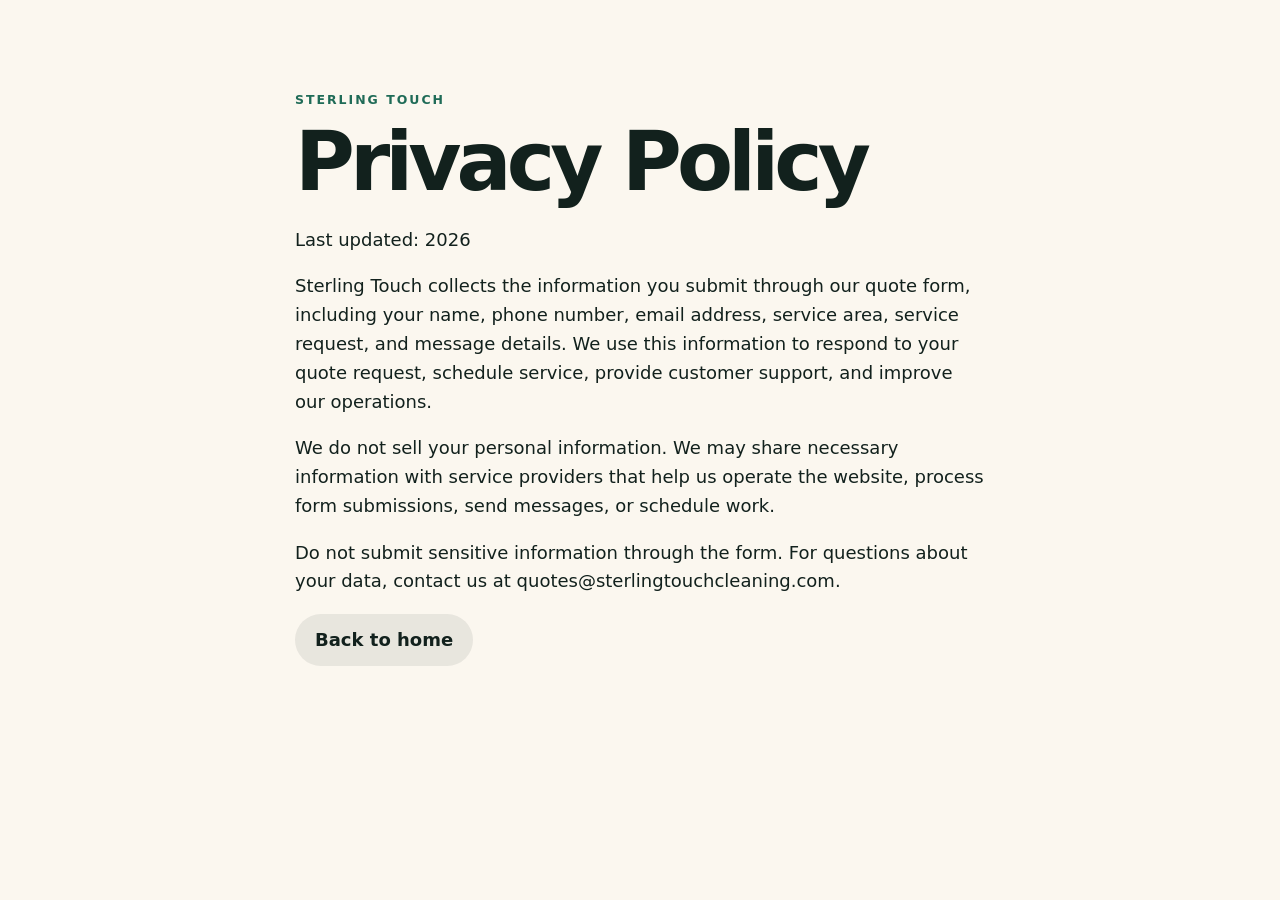
==== privacy.html @ bf1225da "init" ====
<!doctype html>
<html lang="en">
  <head>
    <meta charset="utf-8" />
    <meta name="viewport" content="width=device-width, initial-scale=1" />
    <title>Privacy Policy | Sterling Touch</title>
    <link rel="stylesheet" href="styles.css" />
  </head>
  <body>
    <main class="section-pad">
      <div class="container narrow">
        <p class="eyebrow">Sterling Touch</p>
        <h1>Privacy Policy</h1>
        <p>Last updated: <span data-year></span></p>
        <p>
          Sterling Touch collects the information you submit through our quote form,
          including your name, phone number, email address, service area, service request,
          and message details. We use this information to respond to your quote request,
          schedule service, provide customer support, and improve our operations.
        </p>
        <p>
          We do not sell your personal information. We may share necessary information with
          service providers that help us operate the website, process form submissions, send
          messages, or schedule work.
        </p>
        <p>
          Do not submit sensitive information through the form. For questions about your data,
          contact us at quotes@sterlingtouchcleaning.com.
        </p>
        <p><a class="btn btn-secondary" href="index.html">Back to home</a></p>
      </div>
    </main>
    <script src="script.js"></script>
  </body>
</html>
---- styles.css ----
:root {
  --bg: #fbf7ef;
  --paper: #fffdf8;
  --ink: #12211d;
  --muted: #5e6c66;
  --line: rgba(18, 33, 29, 0.12);
  --brand: #1f6b57;
  --brand-dark: #122f29;
  --accent: #d7a84b;
  --accent-soft: #f4e2b6;
  --white: #ffffff;
  --shadow: 0 24px 70px rgba(18, 33, 29, 0.13);
  --radius: 28px;
  --radius-sm: 18px;
  --container: 1160px;
  --header-h: 78px;
  --step--1: clamp(0.86rem, 0.83rem + 0.12vw, 0.94rem);
  --step-0: clamp(1rem, 0.95rem + 0.23vw, 1.125rem);
  --step-1: clamp(1.2rem, 1.1rem + 0.45vw, 1.45rem);
  --step-2: clamp(1.55rem, 1.31rem + 1.08vw, 2.15rem);
  --step-3: clamp(2.15rem, 1.55rem + 2.7vw, 3.65rem);
  --step-4: clamp(3rem, 2.1rem + 4vw, 5.1rem);
}

* {
  box-sizing: border-box;
}

html {
  scroll-behavior: smooth;
}

body {
  margin: 0;
  background: var(--bg);
  color: var(--ink);
  font-family: Inter, ui-sans-serif, system-ui, -apple-system, BlinkMacSystemFont, "Segoe UI", sans-serif;
  font-size: var(--step-0);
  line-height: 1.6;
}

body.nav-open {
  overflow: hidden;
}

img,
svg {
  display: block;
  max-width: 100%;
}

a {
  color: inherit;
  text-decoration: none;
}

button,
input,
select,
textarea {
  font: inherit;
}

main section {
  scroll-margin-top: calc(var(--header-h) + 22px);
}

.container {
  width: min(var(--container), calc(100% - 32px));
  margin-inline: auto;
}

.section-pad {
  padding: clamp(56px, 7vw, 104px) 0;
}

.section-muted {
  background: #f2eadc;
}

.section-dark {
  background: var(--brand-dark);
  color: var(--white);
}

.section-accent {
  background: var(--accent-soft);
}

.skip-link {
  position: absolute;
  left: 16px;
  top: -100px;
  z-index: 100;
  padding: 10px 14px;
  border-radius: 999px;
  background: var(--ink);
  color: var(--white);
}

.skip-link:focus {
  top: 16px;
}

.sr-only {
  position: absolute;
  width: 1px;
  height: 1px;
  padding: 0;
  margin: -1px;
  overflow: hidden;
  clip: rect(0, 0, 0, 0);
  white-space: nowrap;
  border: 0;
}

.site-header {
  position: sticky;
  top: 0;
  z-index: 50;
  height: var(--header-h);
  background: rgba(251, 247, 239, 0.86);
  border-bottom: 1px solid var(--line);
  backdrop-filter: blur(18px);
}

.header-inner {
  height: 100%;
  display: flex;
  align-items: center;
  justify-content: space-between;
  gap: 24px;
}

.brand {
  display: inline-flex;
  align-items: center;
  gap: 12px;
  min-width: max-content;
}

.brand-mark {
  display: grid;
  place-items: center;
  width: 46px;
  height: 46px;
  border-radius: 16px;
  background: var(--ink);
  color: var(--accent);
  font-weight: 900;
  letter-spacing: -0.009em;
}

.brand strong,
.brand small {
  display: block;
}

.brand strong {
  font-size: 1rem;
  line-height: 1.1;
  letter-spacing: -0.02em;
}

.brand small {
  color: var(--muted);
  font-size: 0.76rem;
  line-height: 1.2;
}

.site-nav {
  display: flex;
  align-items: center;
  gap: 8px;
}

.site-nav a {
  padding: 10px 13px;
  border-radius: 999px;
  color: var(--muted);
  font-size: 0.94rem;
  font-weight: 700;
}

.site-nav a:hover,
.site-nav a:focus-visible {
  color: var(--ink);
  background: rgba(31, 107, 87, 0.08);
}

.site-nav .nav-cta {
  background: var(--ink);
  color: var(--white);
}

.nav-toggle {
  display: none;
  width: 46px;
  height: 46px;
  border: 1px solid var(--line);
  border-radius: 14px;
  background: var(--paper);
  cursor: pointer;
}

.nav-toggle span:not(.sr-only) {
  display: block;
  width: 20px;
  height: 2px;
  margin: 4px auto;
  background: var(--ink);
  border-radius: 999px;
}

.hero {
  position: relative;
  overflow: hidden;
  padding: clamp(46px, 6vw, 78px) 0 clamp(52px, 7vw, 94px);
}

.hero::before {
  content: "";
  position: absolute;
  inset: 0;
  background:
    radial-gradient(circle at 80% 10%, rgba(215, 168, 75, 0.28), transparent 33%),
    radial-gradient(circle at 15% 20%, rgba(31, 107, 87, 0.18), transparent 34%);
  pointer-events: none;
}

.hero-grid {
  position: relative;
  display: grid;
  grid-template-columns: minmax(0, 1.02fr) minmax(360px, 0.82fr);
  gap: clamp(32px, 6vw, 78px);
  align-items: center;
}

.eyebrow {
  margin: 0 0 12px;
  color: var(--brand);
  font-size: 0.78rem;
  font-weight: 900;
  letter-spacing: 0.16em;
  text-transform: uppercase;
}

.section-dark .eyebrow {
  color: var(--accent);
}

h1,
h2,
h3,
p {
  margin-top: 0;
}

h1,
h2,
h3 {
  line-height: 0.98;
  letter-spacing: -0.06em;
}

h1 {
  max-width: 10.5ch;
  margin-bottom: 24px;
  font-size: var(--step-4);
}

h2 {
  margin-bottom: 18px;
  font-size: var(--step-3);
}

h3 {
  margin-bottom: 12px;
  font-size: var(--step-1);
}

.hero-text {
  max-width: 700px;
  margin-bottom: 28px;
  color: var(--muted);
  font-size: var(--step-1);
}

.hero-actions,
.trust-row {
  display: flex;
  flex-wrap: wrap;
  gap: 12px;
  align-items: center;
}

.btn {
  display: inline-flex;
  align-items: center;
  justify-content: center;
  min-height: 52px;
  padding: 14px 20px;
  border: 0;
  border-radius: 999px;
  font-weight: 900;
  line-height: 1;
  cursor: pointer;
  transition: transform 180ms ease, box-shadow 180ms ease, background 180ms ease;
}

.btn:hover,
.btn:focus-visible {
  transform: translateY(-2px);
}

.btn-primary {
  background: var(--accent);
  color: #1b1506;
  box-shadow: 0 14px 28px rgba(215, 168, 75, 0.25);
}

.btn-secondary {
  background: rgba(18, 33, 29, 0.08);
  color: var(--ink);
}

.section-dark .btn-secondary {
  background: rgba(255, 255, 255, 0.1);
  color: var(--white);
}

.trust-row {
  margin-top: 28px;
}

.trust-row span {
  padding: 8px 12px;
  border: 1px solid var(--line);
  border-radius: 999px;
  background: rgba(255, 255, 255, 0.44);
  color: var(--muted);
  font-size: var(--step--1);
  font-weight: 800;
}

.hero-card {
  padding: 18px;
  border: 1px solid rgba(18, 33, 29, 0.1);
  border-radius: var(--radius);
  background: rgba(255, 253, 248, 0.74);
  box-shadow: var(--shadow);
}

.before-after-card,
.compare-photos {
  display: grid;
  grid-template-columns: 1fr 1fr;
  gap: 12px;
}

.photo-panel,
.compare-photo {
  position: relative;
  min-height: 340px;
  border-radius: 22px;
  overflow: hidden;
  background-position: center;
  background-size: cover;
  background-color: #d8c8b2;
}

.photo-panel::after,
.compare-photo::after {
  content: "";
  position: absolute;
  inset: 0;
  background: linear-gradient(180deg, rgba(18, 33, 29, 0.08), rgba(18, 33, 29, 0.02));
  pointer-events: none;
}

.photo-panel span,
.compare-photo span {
  position: absolute;
  left: 14px;
  top: 14px;
  z-index: 1;
  padding: 7px 10px;
  border-radius: 999px;
  background: rgba(18, 33, 29, 0.78);
  color: var(--white);
  font-size: 0.78rem;
  font-weight: 900;
}

.before-photo {
  background-image:
    linear-gradient(135deg, rgba(60, 45, 28, 0.28), rgba(255, 255, 255, 0.02)),
    url("assets/before-bathroom.jpg"),
    repeating-linear-gradient(90deg, rgba(255, 255, 255, 0.12) 0 2px, transparent 2px 18px),
    linear-gradient(145deg, #806d58, #e0d2be);
}

.after-photo {
  background-image:
    linear-gradient(135deg, rgba(255, 255, 255, 0.42), transparent 42%),
    url("assets/after-bathroom.jpg"),
    repeating-linear-gradient(90deg, rgba(31, 107, 87, 0.08) 0 2px, transparent 2px 18px),
    linear-gradient(145deg, #eef5f0, #ffffff);
}

.result-strip {
  display: grid;
  gap: 2px;
  margin-top: 12px;
  padding: 18px;
  border-radius: 22px;
  background: var(--brand-dark);
  color: var(--white);
}

.result-strip span {
  color: rgba(255, 255, 255, 0.72);
}

.section-heading {
  max-width: 760px;
  margin: 0 auto 36px;
  text-align: center;
}

.section-heading p,
.split-heading > p,
.b2b-panel p,
.quote-copy p,
.service-area-grid p {
  color: var(--muted);
}

.section-dark .section-heading p,
.section-dark .split-heading > p,
.section-dark .quote-copy p {
  color: rgba(255, 255, 255, 0.72);
}

.narrow {
  max-width: 690px;
}

.split-heading {
  display: grid;
  grid-template-columns: minmax(0, 0.9fr) minmax(280px, 0.55fr);
  gap: 30px;
  align-items: end;
  margin-bottom: 34px;
}

.card-grid,
.service-grid,
.result-grid,
.pricing-grid,
.testimonial-grid {
  display: grid;
  gap: 18px;
}

.three,
.pricing-grid,
.testimonial-grid,
.result-grid {
  grid-template-columns: repeat(3, minmax(0, 1fr));
}

.service-grid {
  grid-template-columns: repeat(3, minmax(0, 1fr));
}

.info-card,
.service-card,
.price-card,
.trust-card,
.compare-card {
  border: 1px solid var(--line);
  border-radius: var(--radius);
  background: var(--paper);
  box-shadow: 0 14px 50px rgba(18, 33, 29, 0.06);
}

.info-card {
  padding: 28px;
}

.icon {
  display: grid;
  place-items: center;
  width: 52px;
  height: 52px;
  margin-bottom: 24px;
  border-radius: 18px;
  background: rgba(31, 107, 87, 0.1);
  font-size: 1.35rem;
}

.info-card p,
.service-card p,
.price-card li,
.trust-card p,
.faq-list p,
.compare-card p {
  color: var(--muted);
}

.service-card {
  display: flex;
  flex-direction: column;
  min-height: 250px;
  padding: 28px;
}

.service-card.featured {
  background: var(--brand-dark);
  color: var(--white);
}

.service-card.featured p {
  color: rgba(255, 255, 255, 0.72);
}

.service-card a {
  margin-top: auto;
  color: var(--brand);
  font-weight: 900;
}

.service-card.featured a {
  color: var(--accent);
}

.compare-card {
  padding: 18px;
  background: rgba(255, 253, 248, 0.07);
  border-color: rgba(255, 255, 255, 0.12);
}

.compare-card h3 {
  margin: 18px 10px 8px;
  color: var(--white);
}

.compare-card p {
  margin: 0 10px 8px;
  color: rgba(255, 255, 255, 0.72);
}

.compare-photo {
  min-height: 235px;
}

.ba-before-1 {
  background-image:
    linear-gradient(135deg, rgba(60, 45, 28, 0.28), transparent),
    url("assets/before-1.jpg"),
    linear-gradient(145deg, #836a55, #ece1cf);
}

.ba-after-1 {
  background-image:
    linear-gradient(135deg, rgba(255, 255, 255, 0.36), transparent),
    url("assets/after-1.jpg"),
    linear-gradient(145deg, #e8f2ef, #ffffff);
}

.ba-before-2 {
  background-image:
    linear-gradient(135deg, rgba(60, 45, 28, 0.28), transparent),
    url("assets/before-2.jpg"),
    linear-gradient(145deg, #6f6a63, #f7f1e6);
}

.ba-after-2 {
  background-image:
    linear-gradient(135deg, rgba(255, 255, 255, 0.36), transparent),
    url("assets/after-2.jpg"),
    linear-gradient(145deg, #e8f2ef, #ffffff);
}

.ba-before-3 {
  background-image:
    linear-gradient(135deg, rgba(60, 45, 28, 0.28), transparent),
    url("assets/before-3.jpg"),
    linear-gradient(145deg, #51483c, #e5d8c7);
}

.ba-after-3 {
  background-image:
    linear-gradient(135deg, rgba(255, 255, 255, 0.36), transparent),
    url("assets/after-3.jpg"),
    linear-gradient(145deg, #e8f2ef, #ffffff);
}

.price-card {
  display: flex;
  flex-direction: column;
  padding: 28px;
}

.price-label {
  margin-bottom: 12px;
  color: var(--brand);
  font-size: 0.75rem;
  font-weight: 900;
  letter-spacing: 0.14em;
  text-transform: uppercase;
}

.price {
  margin: 8px 0 20px;
  font-size: var(--step-2);
  font-weight: 950;
  letter-spacing: -0.05em;
}

.price-card ul {
  display: grid;
  gap: 10px;
  margin: 0 0 28px;
  padding-left: 20px;
}

.price-card .btn {
  margin-top: auto;
}

.main-price {
  background: var(--brand-dark);
  color: var(--white);
  transform: translateY(-12px);
}

.main-price .price-label,
.main-price .price,
.main-price li {
  color: var(--white);
}

.process-grid {
  display: grid;
  grid-template-columns: minmax(280px, 0.45fr) 1fr;
  gap: clamp(24px, 6vw, 72px);
}

.steps {
  display: grid;
  grid-template-columns: repeat(3, minmax(0, 1fr));
  gap: 16px;
}

.steps article {
  padding: 26px;
  border-radius: var(--radius);
  background: rgba(255, 255, 255, 0.58);
}

.steps span {
  display: inline-flex;
  margin-bottom: 48px;
  color: rgba(18, 33, 29, 0.38);
  font-weight: 950;
}

.b2b-panel,
.service-area-grid {
  display: grid;
  grid-template-columns: 0.9fr 1fr;
  gap: clamp(24px, 5vw, 60px);
  align-items: center;
  padding: clamp(30px, 5vw, 58px);
  border-radius: calc(var(--radius) + 12px);
  background: var(--paper);
  box-shadow: var(--shadow);
}

.b2b-list,
.location-list {
  display: grid;
  grid-template-columns: repeat(2, minmax(0, 1fr));
  gap: 12px;
}

.b2b-list p,
.location-list span {
  margin: 0;
  padding: 16px;
  border-radius: 18px;
  background: rgba(31, 107, 87, 0.08);
  color: var(--ink);
  font-weight: 850;
}

.trust-card {
  padding: 28px;
}

.faq-grid {
  display: grid;
  grid-template-columns: minmax(260px, 0.4fr) minmax(0, 1fr);
  gap: clamp(28px, 6vw, 72px);
}

.faq-list {
  display: grid;
  gap: 12px;
}

.faq-list details {
  border: 1px solid var(--line);
  border-radius: 20px;
  background: var(--paper);
  overflow: hidden;
}

.faq-list summary {
  padding: 20px;
  cursor: pointer;
  font-weight: 900;
}

.faq-list p {
  margin: 0;
  padding: 0 20px 20px;
}

.quote-grid {
  display: grid;
  grid-template-columns: minmax(290px, 0.52fr) minmax(0, 0.7fr);
  gap: clamp(30px, 6vw, 72px);
  align-items: start;
}

.quote-contact {
  display: grid;
  gap: 10px;
  margin-top: 26px;
}

.quote-contact a {
  color: var(--accent);
  font-weight: 900;
}

.quote-form {
  display: grid;
  grid-template-columns: repeat(2, minmax(0, 1fr));
  gap: 16px;
  padding: clamp(22px, 4vw, 34px);
  border: 1px solid rgba(255, 255, 255, 0.12);
  border-radius: var(--radius);
  background: rgba(255, 255, 255, 0.08);
  box-shadow: 0 24px 70px rgba(0, 0, 0, 0.18);
}

.form-row {
  display: grid;
  gap: 7px;
}

.form-row.full,
.full {
  grid-column: 1 / -1;
}

.quote-form label {
  color: rgba(255, 255, 255, 0.86);
  font-size: 0.9rem;
  font-weight: 850;
}

.quote-form input,
.quote-form select,
.quote-form textarea {
  width: 100%;
  min-height: 52px;
  border: 1px solid rgba(255, 255, 255, 0.18);
  border-radius: 16px;
  background: rgba(255, 255, 255, 0.94);
  color: var(--ink);
  padding: 14px;
  outline: none;
}

.quote-form textarea {
  min-height: 150px;
  resize: vertical;
}

.quote-form input::placeholder,
.quote-form textarea::placeholder {
  color: rgba(18, 33, 29, 0.48);
}

.quote-form input:focus,
.quote-form select:focus,
.quote-form textarea:focus {
  border-color: var(--accent);
  box-shadow: 0 0 0 4px rgba(215, 168, 75, 0.18);
}

.quote-form input:invalid:not(:placeholder-shown),
.quote-form textarea:invalid:not(:placeholder-shown),
.quote-form select:invalid:focus {
  border-color: #e36b5c;
}

.checkbox-row label {
  display: flex;
  align-items: flex-start;
  gap: 10px;
  color: rgba(255, 255, 255, 0.82);
  line-height: 1.45;
  cursor: pointer;
}

.checkbox-row input[type="checkbox"] {
  width: 18px;
  min-width: 18px;
  height: 18px;
  min-height: 18px;
  margin-top: 4px;
  accent-color: var(--accent);
  cursor: pointer;
}

.form-note {
  padding: 14px;
  border-radius: 16px;
  background: rgba(255, 255, 255, 0.1);
  color: rgba(255, 255, 255, 0.78);
  font-size: var(--step--1);
}

.form-note a {
  color: var(--accent);
  font-weight: 900;
}

.quote-form .btn {
  width: 100%;
}

.quote-form .btn-primary {
  min-height: 56px;
  font-size: 1rem;
}

.botcheck {
  display: none;
}

.field-error {
  display: block;
  min-height: 1rem;
  margin-top: 0.35rem;
  color: #ffb4a8;
  font-size: 0.85rem;
  font-weight: 700;
}

.form-row.has-error input,
.form-row.has-error select,
.form-row.has-error textarea {
  border-color: #e36b5c;
  box-shadow: 0 0 0 4px rgba(227, 107, 92, 0.18);
}

.site-footer {
  padding: 58px 0 28px;
  background: #0d1916;
  color: var(--white);
}

.footer-grid {
  display: grid;
  grid-template-columns: 1.2fr 1fr 1fr 0.8fr;
  gap: 28px;
}

.footer-grid h2 {
  margin-bottom: 14px;
  font-size: 1rem;
  letter-spacing: -0.03em;
}

.footer-grid p,
.footer-grid a,
.footer-brand small {
  color: rgba(255, 255, 255, 0.68);
}

.footer-grid a {
  display: block;
  margin-bottom: 8px;
}

.footer-bottom {
  margin-top: 34px;
  padding-top: 22px;
  border-top: 1px solid rgba(255, 255, 255, 0.1);
  color: rgba(255, 255, 255, 0.6);
}

@media (max-width: 1120px) {
  .site-nav a {
    padding-inline: 10px;
  }
}

@media (max-width: 980px) {
  .hero-grid,
  .split-heading,
  .process-grid,
  .b2b-panel,
  .service-area-grid,
  .faq-grid,
  .quote-grid {
    grid-template-columns: 1fr;
  }

  .service-grid,
  .three,
  .pricing-grid,
  .testimonial-grid,
  .footer-grid,
  .result-grid {
    grid-template-columns: repeat(2, minmax(0, 1fr));
  }

  .steps {
    grid-template-columns: repeat(2, minmax(0, 1fr));
  }

  h1 {
    max-width: 12ch;
  }

  .main-price {
    transform: none;
  }
}

@media (max-width: 760px) {
  :root {
    --header-h: 70px;
  }

  .nav-toggle {
    display: block;
  }

  .site-nav {
    position: fixed;
    inset: var(--header-h) 16px auto;
    display: none;
    flex-direction: column;
    align-items: stretch;
    padding: 16px;
    border: 1px solid var(--line);
    border-radius: 22px;
    background: var(--paper);
    box-shadow: var(--shadow);
  }

  body.nav-open .site-nav {
    display: flex;
  }

  .site-nav a {
    padding: 14px 16px;
  }

  .hero-grid {
    gap: 28px;
  }

  .before-after-card,
  .compare-photos,
  .service-grid,
  .three,
  .pricing-grid,
  .testimonial-grid,
  .result-grid,
  .steps,
  .b2b-list,
  .location-list,
  .quote-form,
  .footer-grid {
    grid-template-columns: 1fr;
  }

  .photo-panel {
    min-height: 240px;
  }

  .compare-photo {
    min-height: 220px;
  }

  .section-heading {
    text-align: left;
  }

  .brand small {
    display: none;
  }
}

@media (max-width: 480px) {
  .container {
    width: min(var(--container), calc(100% - 24px));
  }

  h1 {
    font-size: clamp(2.65rem, 16vw, 4rem);
  }

  .section-pad {
    padding: 48px 0;
  }

  .hero {
    padding-top: 38px;
  }
}

@media (prefers-reduced-motion: reduce) {
  *,
  *::before,
  *::after {
    scroll-behavior: auto !important;
    transition: none !important;
  }
}
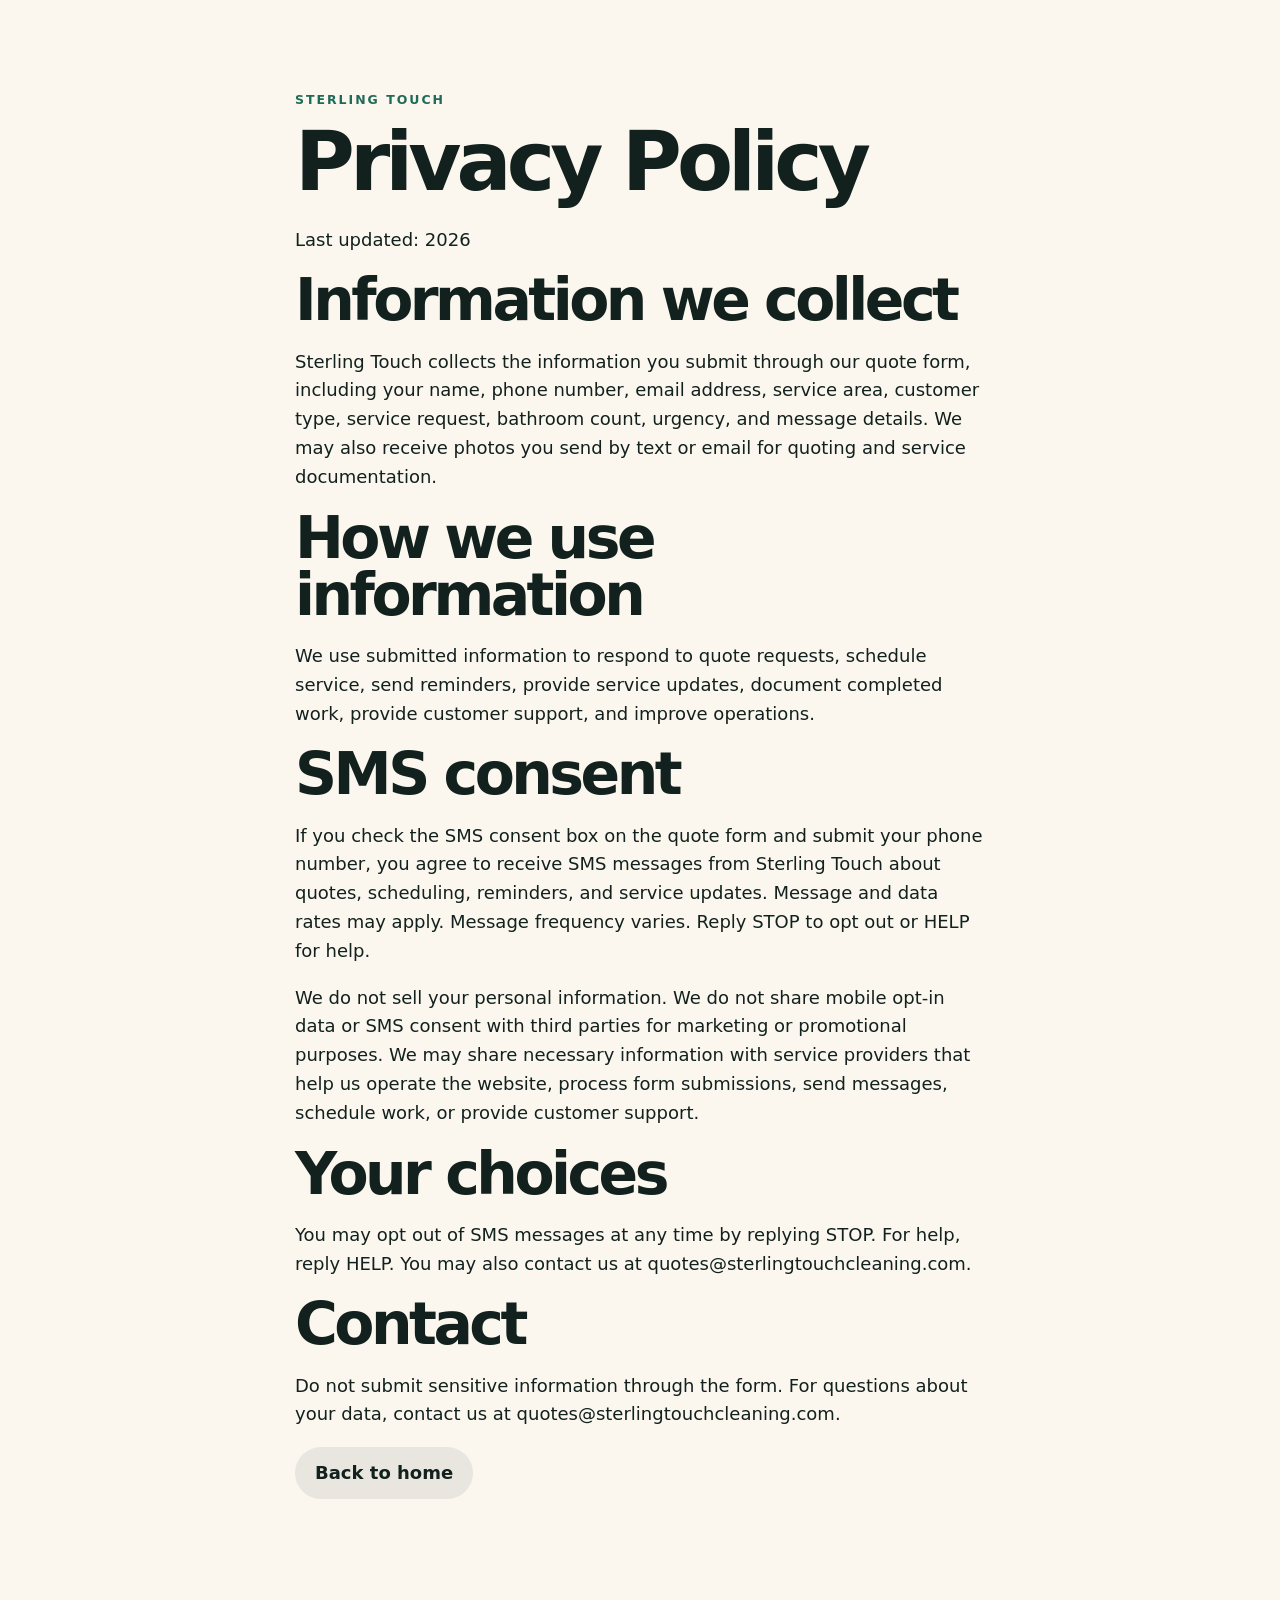
==== commit d6a4821f: "fix: add sms consent to home page form" ====
--- a/privacy.html
+++ b/privacy.html
@@ -4,6 +4,7 @@
     <meta charset="utf-8" />
     <meta name="viewport" content="width=device-width, initial-scale=1" />
     <title>Privacy Policy | Sterling Touch</title>
+    <meta name="description" content="Sterling Touch Privacy Policy covering quote requests, SMS consent, and customer information." />
     <link rel="stylesheet" href="styles.css" />
   </head>
   <body>
@@ -12,21 +13,48 @@
         <p class="eyebrow">Sterling Touch</p>
         <h1>Privacy Policy</h1>
         <p>Last updated: <span data-year></span></p>
+
+        <h2>Information we collect</h2>
         <p>
           Sterling Touch collects the information you submit through our quote form,
-          including your name, phone number, email address, service area, service request,
-          and message details. We use this information to respond to your quote request,
-          schedule service, provide customer support, and improve our operations.
+          including your name, phone number, email address, service area, customer type,
+          service request, bathroom count, urgency, and message details. We may also receive
+          photos you send by text or email for quoting and service documentation.
+        </p>
+
+        <h2>How we use information</h2>
+        <p>
+          We use submitted information to respond to quote requests, schedule service,
+          send reminders, provide service updates, document completed work, provide customer
+          support, and improve operations.
+        </p>
+
+        <h2>SMS consent</h2>
+        <p>
+          If you check the SMS consent box on the quote form and submit your phone number,
+          you agree to receive SMS messages from Sterling Touch about quotes, scheduling,
+          reminders, and service updates. Message and data rates may apply. Message frequency
+          varies. Reply STOP to opt out or HELP for help.
         </p>
         <p>
-          We do not sell your personal information. We may share necessary information with
-          service providers that help us operate the website, process form submissions, send
-          messages, or schedule work.
+          We do not sell your personal information. We do not share mobile opt-in data or SMS
+          consent with third parties for marketing or promotional purposes. We may share necessary
+          information with service providers that help us operate the website, process form submissions,
+          send messages, schedule work, or provide customer support.
         </p>
+
+        <h2>Your choices</h2>
+        <p>
+          You may opt out of SMS messages at any time by replying STOP. For help, reply HELP.
+          You may also contact us at quotes@sterlingtouchcleaning.com.
+        </p>
+
+        <h2>Contact</h2>
         <p>
           Do not submit sensitive information through the form. For questions about your data,
           contact us at quotes@sterlingtouchcleaning.com.
         </p>
+
         <p><a class="btn btn-secondary" href="index.html">Back to home</a></p>
       </div>
     </main>
--- a/styles.css
+++ b/styles.css
@@ -34,7 +34,14 @@
   margin: 0;
   background: var(--bg);
   color: var(--ink);
-  font-family: Inter, ui-sans-serif, system-ui, -apple-system, BlinkMacSystemFont, "Segoe UI", sans-serif;
+  font-family:
+    Inter,
+    ui-sans-serif,
+    system-ui,
+    -apple-system,
+    BlinkMacSystemFont,
+    "Segoe UI",
+    sans-serif;
   font-size: var(--step-0);
   line-height: 1.6;
 }
@@ -223,7 +230,11 @@
   position: absolute;
   inset: 0;
   background:
-    radial-gradient(circle at 80% 10%, rgba(215, 168, 75, 0.28), transparent 33%),
+    radial-gradient(
+      circle at 80% 10%,
+      rgba(215, 168, 75, 0.28),
+      transparent 33%
+    ),
     radial-gradient(circle at 15% 20%, rgba(31, 107, 87, 0.18), transparent 34%);
   pointer-events: none;
 }
@@ -305,7 +316,10 @@
   font-weight: 900;
   line-height: 1;
   cursor: pointer;
-  transition: transform 180ms ease, box-shadow 180ms ease, background 180ms ease;
+  transition:
+    transform 180ms ease,
+    box-shadow 180ms ease,
+    background 180ms ease;
 }
 
 .btn:hover,
@@ -374,7 +388,11 @@
   content: "";
   position: absolute;
   inset: 0;
-  background: linear-gradient(180deg, rgba(18, 33, 29, 0.08), rgba(18, 33, 29, 0.02));
+  background: linear-gradient(
+    180deg,
+    rgba(18, 33, 29, 0.08),
+    rgba(18, 33, 29, 0.02)
+  );
   pointer-events: none;
 }
 
@@ -395,16 +413,24 @@
 .before-photo {
   background-image:
     linear-gradient(135deg, rgba(60, 45, 28, 0.28), rgba(255, 255, 255, 0.02)),
-    url("assets/before-bathroom.jpg"),
-    repeating-linear-gradient(90deg, rgba(255, 255, 255, 0.12) 0 2px, transparent 2px 18px),
+    url("media/images/hero_bf.png"),
+    repeating-linear-gradient(
+      90deg,
+      rgba(255, 255, 255, 0.12) 0 2px,
+      transparent 2px 18px
+    ),
     linear-gradient(145deg, #806d58, #e0d2be);
 }
 
 .after-photo {
   background-image:
     linear-gradient(135deg, rgba(255, 255, 255, 0.42), transparent 42%),
-    url("assets/after-bathroom.jpg"),
-    repeating-linear-gradient(90deg, rgba(31, 107, 87, 0.08) 0 2px, transparent 2px 18px),
+    url("media/images/hero_af.png"),
+    repeating-linear-gradient(
+      90deg,
+      rgba(31, 107, 87, 0.08) 0 2px,
+      transparent 2px 18px
+    ),
     linear-gradient(145deg, #eef5f0, #ffffff);
 }
 
@@ -558,43 +584,41 @@
 .ba-before-1 {
   background-image:
     linear-gradient(135deg, rgba(60, 45, 28, 0.28), transparent),
-    url("assets/before-1.jpg"),
+    url("media/images/hardwater_bf.png"),
     linear-gradient(145deg, #836a55, #ece1cf);
 }
 
 .ba-after-1 {
   background-image:
     linear-gradient(135deg, rgba(255, 255, 255, 0.36), transparent),
-    url("assets/after-1.jpg"),
+    url("media/images/hardwater_af.png"),
     linear-gradient(145deg, #e8f2ef, #ffffff);
 }
 
 .ba-before-2 {
   background-image:
     linear-gradient(135deg, rgba(60, 45, 28, 0.28), transparent),
-    url("assets/before-2.jpg"),
+    url("media/images/showerreset_bf.png"),
     linear-gradient(145deg, #6f6a63, #f7f1e6);
 }
 
 .ba-after-2 {
   background-image:
     linear-gradient(135deg, rgba(255, 255, 255, 0.36), transparent),
-    url("assets/after-2.jpg"),
+    url("media/images/showerreset_af.png"),
     linear-gradient(145deg, #e8f2ef, #ffffff);
 }
 
 .ba-before-3 {
   background-image:
     linear-gradient(135deg, rgba(60, 45, 28, 0.28), transparent),
-    url("assets/before-3.jpg"),
-    linear-gradient(145deg, #51483c, #e5d8c7);
+    url("media/images/grout_bf.png"), linear-gradient(145deg, #51483c, #e5d8c7);
 }
 
 .ba-after-3 {
   background-image:
     linear-gradient(135deg, rgba(255, 255, 255, 0.36), transparent),
-    url("assets/after-3.jpg"),
-    linear-gradient(145deg, #e8f2ef, #ffffff);
+    url("media/images/grout_af.png"), linear-gradient(145deg, #e8f2ef, #ffffff);
 }
 
 .price-card {
@@ -810,21 +834,28 @@
   border-color: #e36b5c;
 }
 
-.checkbox-row label {
-  display: flex;
-  align-items: flex-start;
-  gap: 10px;
-  color: rgba(255, 255, 255, 0.82);
+.checkbox-row {
+  display: grid;
+  grid-template-columns: 22px 1fr;
+  gap: 12px;
+  align-items: start;
+  padding: 14px;
+  border: 1px solid rgba(255,255,255,0.18);
+  border-radius: 16px;
+  background: rgba(255,255,255,0.1);
+  color: rgba(255,255,255,0.86);
+  font-size: var(--step--1);
+  font-weight: 700;
   line-height: 1.45;
   cursor: pointer;
 }
 
 .checkbox-row input[type="checkbox"] {
   width: 18px;
-  min-width: 18px;
   height: 18px;
-  min-height: 18px;
-  margin-top: 4px;
+  margin: 2px 0 0;
+  padding: 0;
+  border-radius: 4px;
   accent-color: var(--accent);
   cursor: pointer;
 }
@@ -1038,5 +1069,3 @@
     transition: none !important;
   }
 }
-
-
